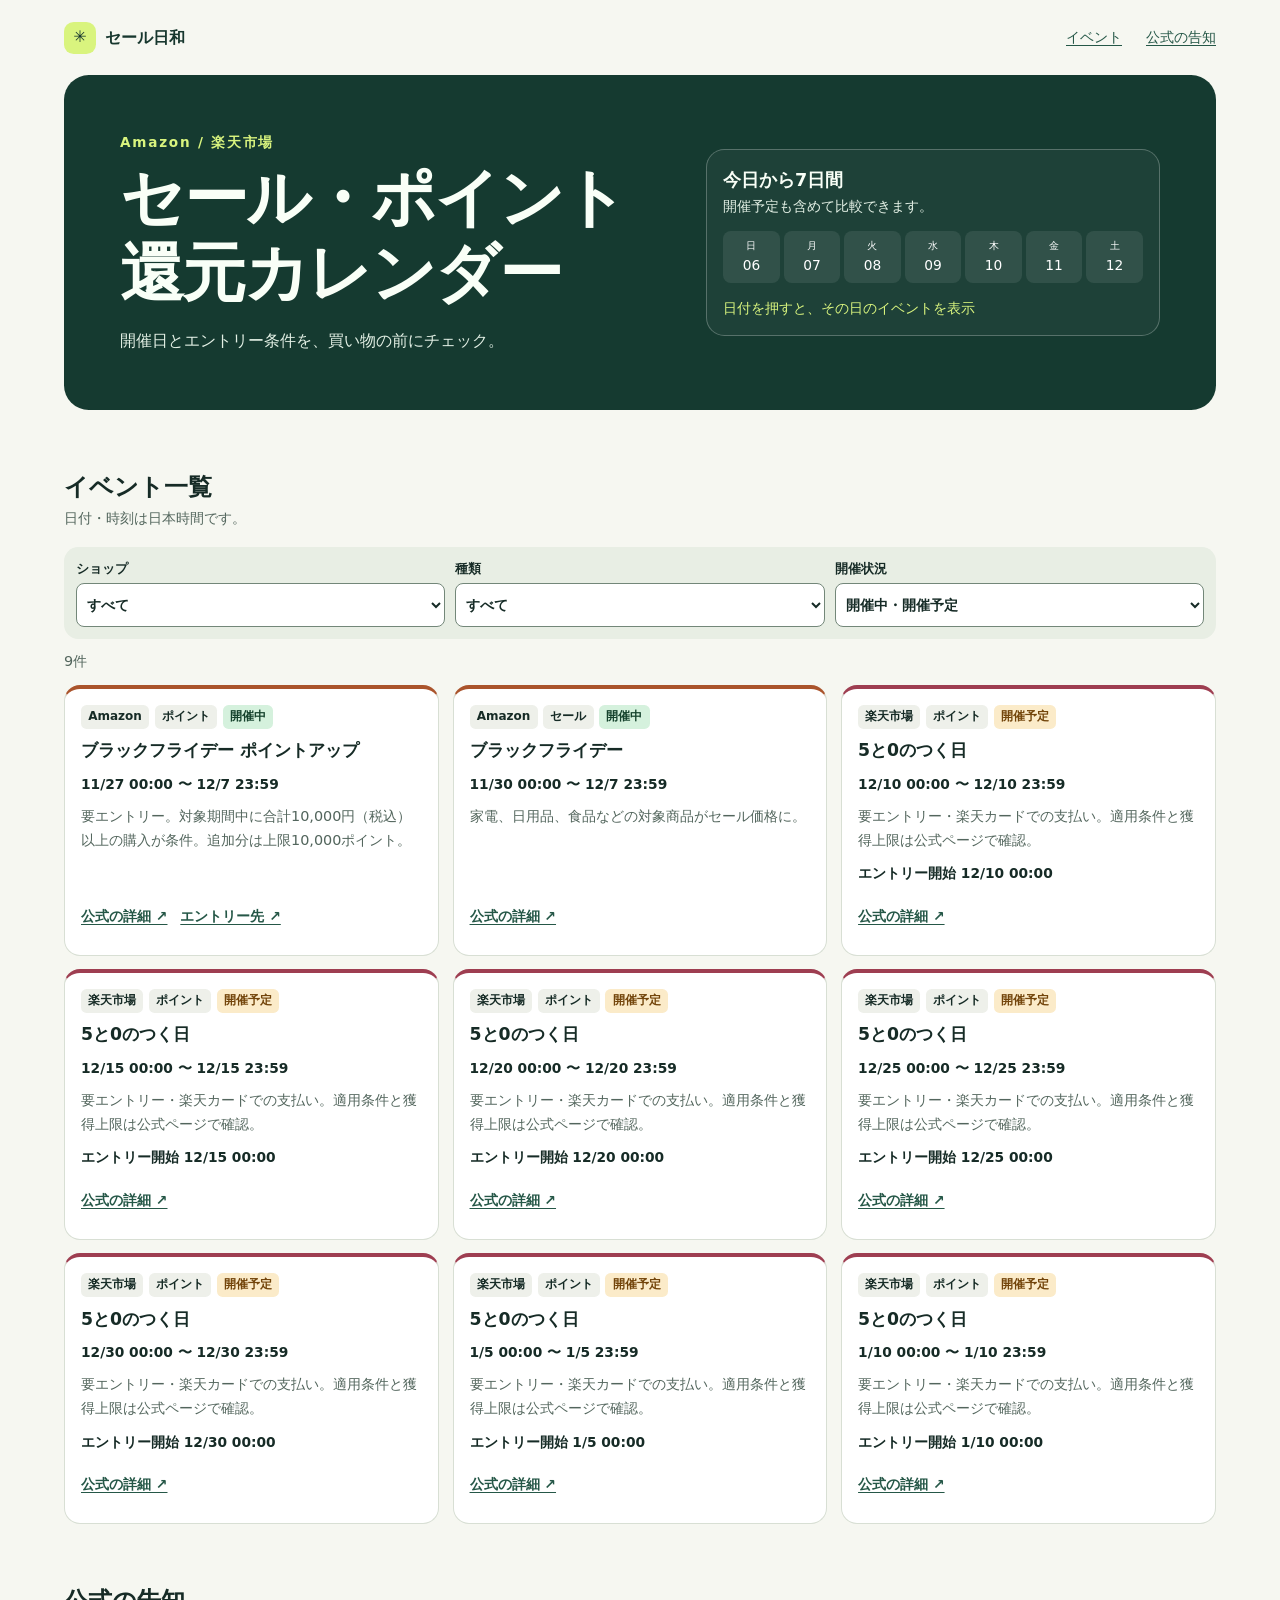
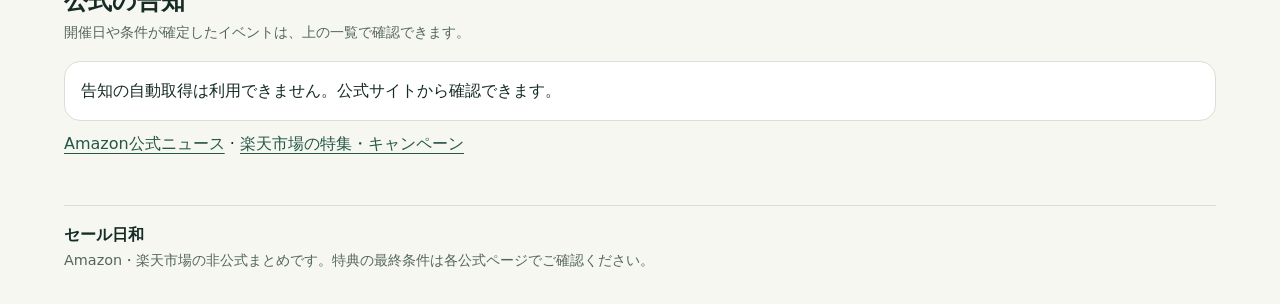
==== index.html @ d6bd4816 "Build Japanese sale and points calendar" ====
<!doctype html>
<html lang="ja">
<head>
<meta charset="utf-8">
<meta name="viewport" content="width=device-width, initial-scale=1">
<title>セール日和 | Amazon・楽天市場のセールとポイント還元カレンダー</title>
<meta name="description" content="Amazonと楽天市場の主要セール・ポイント還元の開催日程を比較。エントリー条件や公式キャンペーンを日本時間でチェックできます。">
<meta property="og:title" content="セール日和 | セールとポイント還元カレンダー">
<meta property="og:description" content="Amazonと楽天市場の開催中・開催予定のキャンペーンを確認。">
<meta property="og:type" content="website">
<link rel="stylesheet" href="/style.css">
<script type="module" src="/app.mjs"></script>
</head>
<body>
<header class="top wrap"><a class="brand" href="/"><span aria-hidden="true">✳</span> セール日和</a><nav aria-label="ページ内"><a href="#calendar">イベント</a><a href="#notices">公式の告知</a></nav></header>
<main class="wrap">
<section class="hero">
<div><p class="eyebrow">Amazon / 楽天市場</p><h1>セール・ポイント<br>還元カレンダー</h1><p>開催日とエントリー条件を、買い物の前にチェック。</p></div>
<aside class="week" aria-label="今後7日間"><h2>今日から7日間</h2><p>開催予定も含めて比較できます。</p><div id="week" class="week-grid"></div><div id="week-summary" class="week-summary"></div></aside>
</section>
<section id="calendar">
<div class="section-head"><div><h2>イベント一覧</h2><p>日付・時刻は日本時間です。</p></div><a class="reset" id="reset" href="#calendar" hidden>絞り込みを解除</a></div>
<div class="filters" aria-label="イベントを絞り込む">
<label>ショップ<select id="store"><option value="">すべて</option><option>Amazon</option><option>楽天市場</option></select></label>
<label>種類<select id="kind"><option value="">すべて</option><option>セール</option><option>ポイント</option></select></label>
<label>開催状況<select id="status"><option value="">開催中・開催予定</option><option value="live">開催中</option><option value="upcoming">開催予定</option><option value="ended">終了</option></select></label>
</div>
<p id="count" class="count" role="status"></p>
<div class="cards" id="cards"></div>
<noscript><p>イベントの表示にはJavaScriptが必要です。<a href="https://www.aboutamazon.jp/news/retail">Amazonの公式情報</a>と<a href="https://event.rakuten.co.jp/">楽天市場の公式情報</a>もご覧ください。</p></noscript>
</section>
<section id="notices"><div class="section-head"><div><h2>公式の告知</h2><p>開催日や条件が確定したイベントは、上の一覧で確認できます。</p></div></div>
<div id="feed" class="feed" aria-live="polite"></div>
<p><a href="https://www.aboutamazon.jp/news/retail">Amazon公式ニュース</a> <span aria-hidden="true">·</span> <a href="https://event.rakuten.co.jp/">楽天市場の特集・キャンペーン</a></p>
</section>
</main>
<footer class="wrap"><strong>セール日和</strong><p>Amazon・楽天市場の非公式まとめです。特典の最終条件は各公式ページでご確認ください。</p></footer>
</body>
</html>
---- style.css ----
:root{font-family:system-ui,"Hiragino Sans",Meiryo,sans-serif;color:#162b26;background:#f6f7f1;--ink:#17372e;--muted:#53665d;--line:#d8dfd4;--white:#fff;--mint:#d9f47e}
*{box-sizing:border-box}body{margin:0;line-height:1.65}a{color:#255747;text-underline-offset:.23em}button,a,select{touch-action:manipulation}:focus-visible{outline:3px solid #a84918;outline-offset:4px}.wrap{width:min(100% - 2rem,72rem);margin:auto}.top{display:flex;align-items:center;justify-content:space-between;gap:.7rem;min-height:4.7rem}.brand{font-weight:850;text-decoration:none;color:var(--ink);white-space:nowrap}.brand span{display:inline-grid;place-items:center;background:var(--mint);height:2rem;width:2rem;border-radius:.6rem;margin-right:.2rem}.top nav{display:flex;gap:clamp(.6rem,3vw,1.5rem);font-size:.9rem}h1,h2,h3,p{margin:0}.hero{display:grid;grid-template-columns:1.15fr 1fr;align-items:center;gap:clamp(1.2rem,5vw,4.5rem);padding:clamp(1.2rem,5vw,3.5rem);border-radius:1.55rem;background:#153a30;color:#f9fff7}.eyebrow{color:var(--mint);font-weight:800;letter-spacing:.13em;font-size:.85rem}.hero h1{font-size:clamp(1.8rem,5vw,4rem);line-height:1.18;letter-spacing:-.035em;margin:.45rem 0 1rem}.hero p:not(.eyebrow){color:#e3f0e5}.week{padding:1rem;border:1px solid #ffffff40;background:#ffffff0a;border-radius:1.15rem}.week h2{font-size:1.1rem}.week p,.week-summary{font-size:.85rem}.week-grid{display:grid;grid-template-columns:repeat(7,minmax(0,1fr));gap:.23rem;margin:.85rem 0}.week-grid button{background:#ffffff16;border:1px solid transparent;color:white;padding:.35rem 0;min-width:0;min-height:44px;border-radius:.5rem;font:inherit;cursor:pointer}.week-grid button[aria-pressed=true]{background:var(--mint);color:#17372e;font-weight:800}.week-grid button small{display:block;font-size:.63rem}.week-grid button span{display:block;font-size:.86rem;font-variant-numeric:tabular-nums}.week-summary{min-height:1.4rem;color:var(--mint)}section:not(.hero){margin-top:clamp(1.9rem,5vw,3.6rem);scroll-margin-top:1rem}.section-head{display:flex;align-items:end;justify-content:space-between;gap:.5rem;margin-bottom:1rem}.section-head p,.count,footer p{color:var(--muted);font-size:.9rem}.filters{display:grid;grid-template-columns:repeat(3,minmax(0,1fr));gap:.65rem;background:#e8eee4;border-radius:.9rem;padding:.75rem}.filters label{font-size:.79rem;font-weight:750}.filters select{display:block;width:100%;margin-top:.18rem;font:inherit;font-size:.86rem;min-height:44px;border:1px solid #738779;border-radius:.5rem;padding:.25rem .35rem;background:white;color:#162b26}.count{margin:.7rem 0}.cards{display:grid;grid-template-columns:repeat(3,minmax(0,1fr));gap:.85rem}.card,.empty,.feed{background:white;border:1px solid var(--line);border-radius:1rem;padding:1rem}.card{display:flex;flex-direction:column;gap:.6rem;border-top:4px solid #aa542c}.card.rakuten{border-top-color:#9e3e51}.card h3{font-size:1.08rem;line-height:1.45;overflow-wrap:anywhere}.tags{display:flex;flex-wrap:wrap;gap:.35rem}.tag{padding:.12rem .45rem;border-radius:.35rem;background:#eef0ea;font-size:.75rem;font-weight:750}.tag.live{background:#d5f1dd;color:#16432d}.tag.upcoming{background:#fbebc9;color:#73450b}.time{font-size:.86rem;font-weight:700}.note{font-size:.9rem;color:var(--muted)}.card div:last-child{margin-top:auto;display:flex;flex-wrap:wrap;gap:.8rem}.card a{min-height:44px;display:inline-flex;align-items:center;font-weight:750;font-size:.87rem}.empty{grid-column:1/-1}.feed{margin-bottom:.6rem}.feed ul{padding-left:1.2rem;margin:.55rem 0}.feed li+li{margin-top:.55rem}.feed small{color:var(--muted)}footer{border-top:1px solid var(--line);margin-top:3rem!important;padding:1rem 0 2rem}[hidden]{display:none!important}
@media(max-width:52rem){.cards{grid-template-columns:repeat(2,minmax(0,1fr))}.hero{grid-template-columns:1fr}}
@media(max-width:34rem){.cards{grid-template-columns:1fr}.wrap{width:calc(100% - 1.25rem)}.filters{gap:.35rem;padding:.45rem}.filters select{font-size:.76rem}.hero{border-radius:1rem}}
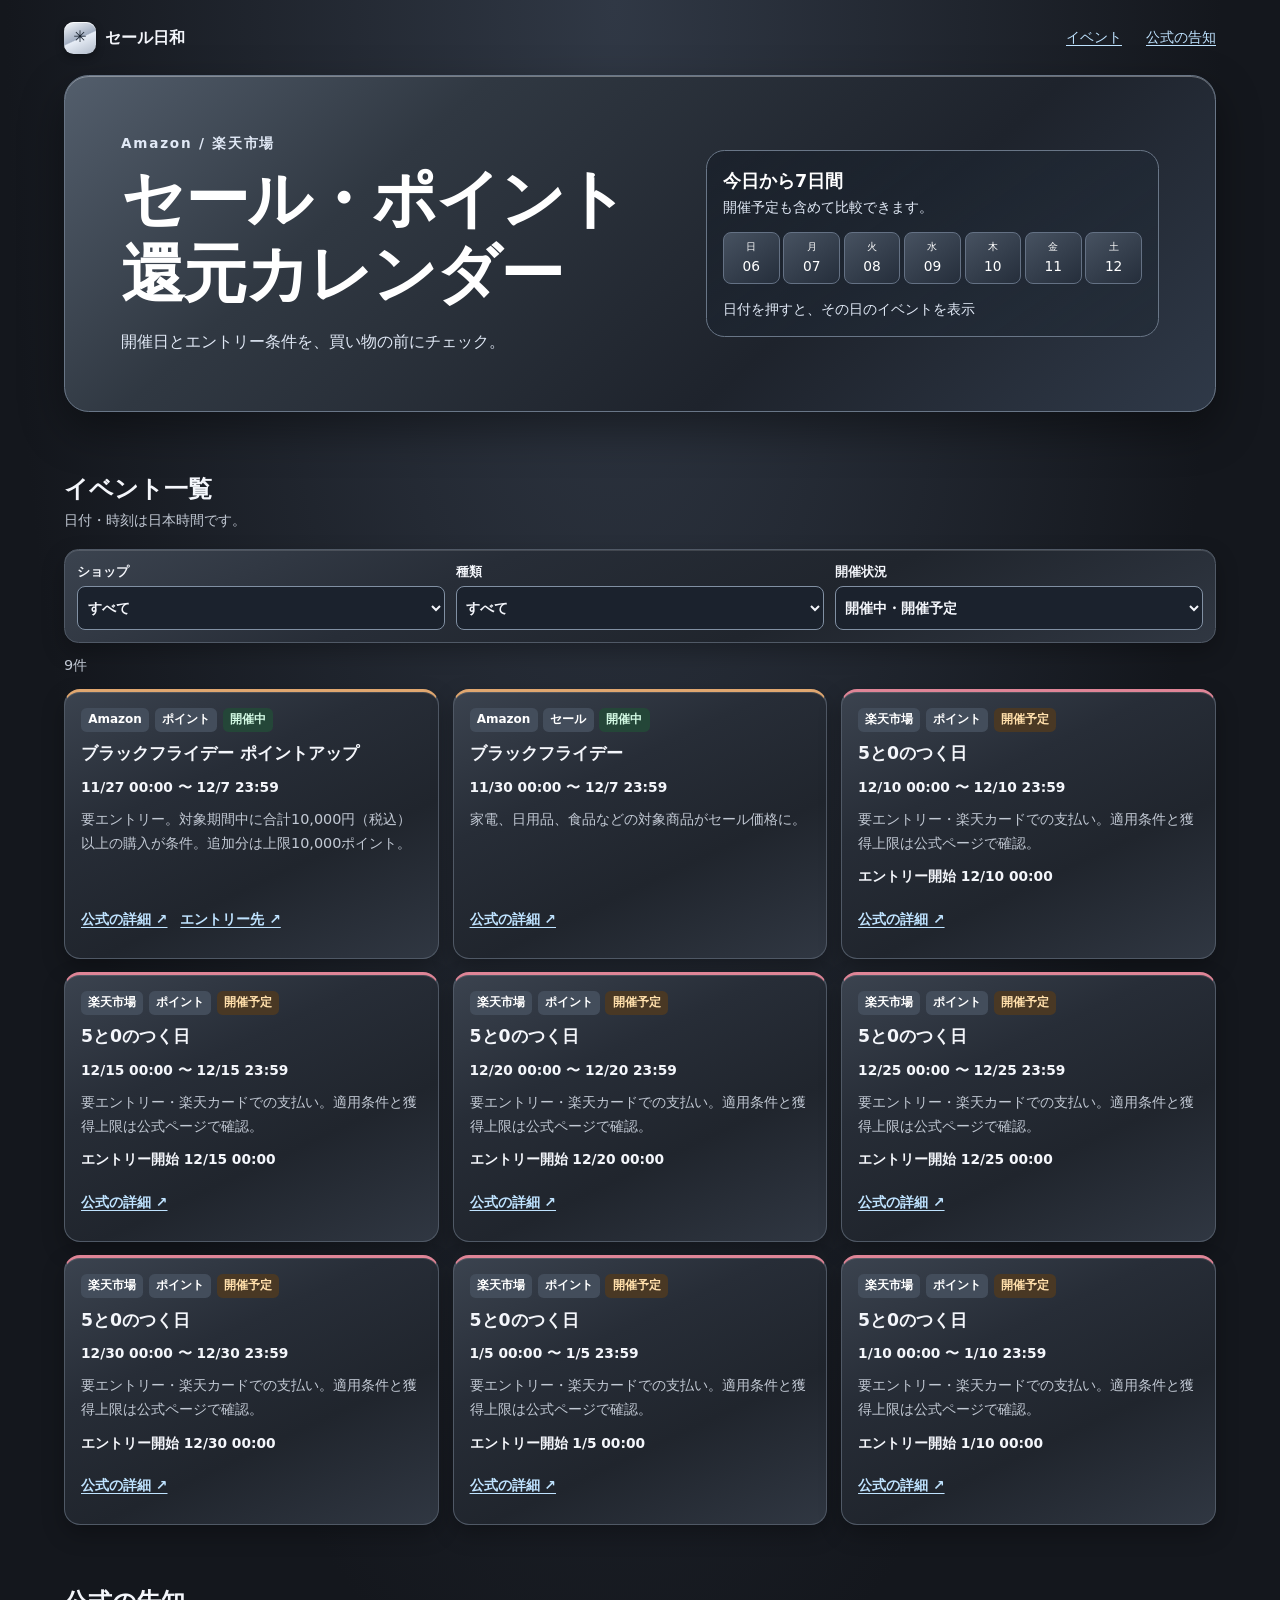
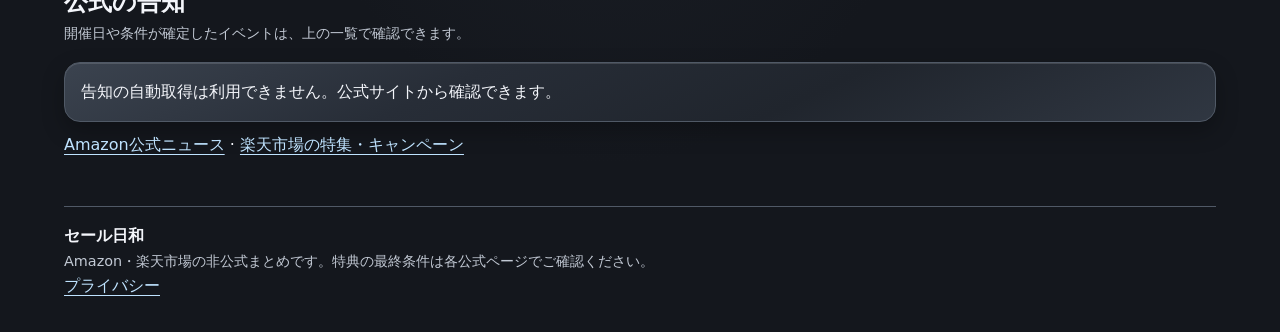
==== commit 3f6e9c56: "Set up Google AdSense on Sale Biyori" ====
--- a/index.html
+++ b/index.html
@@ -10,6 +10,7 @@
 <meta property="og:type" content="website">
 <link rel="stylesheet" href="/style.css">
 <script type="module" src="/app.mjs"></script>
+<script async src="https://pagead2.googlesyndication.com/pagead/js/adsbygoogle.js?client=ca-pub-9232596735095816" crossorigin="anonymous"></script>
 </head>
 <body>
 <header class="top wrap"><a class="brand" href="/"><span aria-hidden="true">✳</span> セール日和</a><nav aria-label="ページ内"><a href="#calendar">イベント</a><a href="#notices">公式の告知</a></nav></header>
@@ -34,6 +35,6 @@
 <p><a href="https://www.aboutamazon.jp/news/retail">Amazon公式ニュース</a> <span aria-hidden="true">·</span> <a href="https://event.rakuten.co.jp/">楽天市場の特集・キャンペーン</a></p>
 </section>
 </main>
-<footer class="wrap"><strong>セール日和</strong><p>Amazon・楽天市場の非公式まとめです。特典の最終条件は各公式ページでご確認ください。</p></footer>
+<footer class="wrap"><strong>セール日和</strong><p>Amazon・楽天市場の非公式まとめです。特典の最終条件は各公式ページでご確認ください。</p> <a href="/privacy">プライバシー</a></footer>
 </body>
 </html>
--- a/style.css
+++ b/style.css
@@ -2,3 +2,43 @@
 *{box-sizing:border-box}body{margin:0;line-height:1.65}a{color:#255747;text-underline-offset:.23em}button,a,select{touch-action:manipulation}:focus-visible{outline:3px solid #a84918;outline-offset:4px}.wrap{width:min(100% - 2rem,72rem);margin:auto}.top{display:flex;align-items:center;justify-content:space-between;gap:.7rem;min-height:4.7rem}.brand{font-weight:850;text-decoration:none;color:var(--ink);white-space:nowrap}.brand span{display:inline-grid;place-items:center;background:var(--mint);height:2rem;width:2rem;border-radius:.6rem;margin-right:.2rem}.top nav{display:flex;gap:clamp(.6rem,3vw,1.5rem);font-size:.9rem}h1,h2,h3,p{margin:0}.hero{display:grid;grid-template-columns:1.15fr 1fr;align-items:center;gap:clamp(1.2rem,5vw,4.5rem);padding:clamp(1.2rem,5vw,3.5rem);border-radius:1.55rem;background:#153a30;color:#f9fff7}.eyebrow{color:var(--mint);font-weight:800;letter-spacing:.13em;font-size:.85rem}.hero h1{font-size:clamp(1.8rem,5vw,4rem);line-height:1.18;letter-spacing:-.035em;margin:.45rem 0 1rem}.hero p:not(.eyebrow){color:#e3f0e5}.week{padding:1rem;border:1px solid #ffffff40;background:#ffffff0a;border-radius:1.15rem}.week h2{font-size:1.1rem}.week p,.week-summary{font-size:.85rem}.week-grid{display:grid;grid-template-columns:repeat(7,minmax(0,1fr));gap:.23rem;margin:.85rem 0}.week-grid button{background:#ffffff16;border:1px solid transparent;color:white;padding:.35rem 0;min-width:0;min-height:44px;border-radius:.5rem;font:inherit;cursor:pointer}.week-grid button[aria-pressed=true]{background:var(--mint);color:#17372e;font-weight:800}.week-grid button small{display:block;font-size:.63rem}.week-grid button span{display:block;font-size:.86rem;font-variant-numeric:tabular-nums}.week-summary{min-height:1.4rem;color:var(--mint)}section:not(.hero){margin-top:clamp(1.9rem,5vw,3.6rem);scroll-margin-top:1rem}.section-head{display:flex;align-items:end;justify-content:space-between;gap:.5rem;margin-bottom:1rem}.section-head p,.count,footer p{color:var(--muted);font-size:.9rem}.filters{display:grid;grid-template-columns:repeat(3,minmax(0,1fr));gap:.65rem;background:#e8eee4;border-radius:.9rem;padding:.75rem}.filters label{font-size:.79rem;font-weight:750}.filters select{display:block;width:100%;margin-top:.18rem;font:inherit;font-size:.86rem;min-height:44px;border:1px solid #738779;border-radius:.5rem;padding:.25rem .35rem;background:white;color:#162b26}.count{margin:.7rem 0}.cards{display:grid;grid-template-columns:repeat(3,minmax(0,1fr));gap:.85rem}.card,.empty,.feed{background:white;border:1px solid var(--line);border-radius:1rem;padding:1rem}.card{display:flex;flex-direction:column;gap:.6rem;border-top:4px solid #aa542c}.card.rakuten{border-top-color:#9e3e51}.card h3{font-size:1.08rem;line-height:1.45;overflow-wrap:anywhere}.tags{display:flex;flex-wrap:wrap;gap:.35rem}.tag{padding:.12rem .45rem;border-radius:.35rem;background:#eef0ea;font-size:.75rem;font-weight:750}.tag.live{background:#d5f1dd;color:#16432d}.tag.upcoming{background:#fbebc9;color:#73450b}.time{font-size:.86rem;font-weight:700}.note{font-size:.9rem;color:var(--muted)}.card div:last-child{margin-top:auto;display:flex;flex-wrap:wrap;gap:.8rem}.card a{min-height:44px;display:inline-flex;align-items:center;font-weight:750;font-size:.87rem}.empty{grid-column:1/-1}.feed{margin-bottom:.6rem}.feed ul{padding-left:1.2rem;margin:.55rem 0}.feed li+li{margin-top:.55rem}.feed small{color:var(--muted)}footer{border-top:1px solid var(--line);margin-top:3rem!important;padding:1rem 0 2rem}[hidden]{display:none!important}
 @media(max-width:52rem){.cards{grid-template-columns:repeat(2,minmax(0,1fr))}.hero{grid-template-columns:1fr}}
 @media(max-width:34rem){.cards{grid-template-columns:1fr}.wrap{width:calc(100% - 1.25rem)}.filters{gap:.35rem;padding:.45rem}.filters select{font-size:.76rem}.hero{border-radius:1rem}}
+
+/* Metallic palette */
+:root {
+  color-scheme: dark;
+  color: #f4f6fb;
+  background: #14171d;
+  --ink: #f4f6fb;
+  --muted: #c2c9d4;
+  --line: #505966;
+  --metal: linear-gradient(155deg, #3b434f, #272d37 34%, #20252d 64%, #303742);
+}
+body { background: radial-gradient(ellipse at 48% 0, #303845, #14171d 38rem); }
+a { color: #bfe3ff; }
+:focus-visible { outline-color: #f6cb82; }
+.brand span, .week-grid button[aria-pressed=true] {
+  background: linear-gradient(155deg, #fafcff, #a3afc2 49%, #e7edf6 52%, #b0bac9);
+  color: #18212d;
+  box-shadow: inset 0 1px 0 #ffffffb8, 0 3px 8px #0005;
+}
+.hero {
+  background: linear-gradient(138deg, #535e6c 0%, #303842 28%, #1e232c 66%, #2f3948 100%);
+  border: 1px solid #697687;
+  color: #fff;
+  box-shadow: inset 0 1px 0 #ffffff56, 0 18px 44px #0006;
+}
+.hero p:not(.eyebrow), .eyebrow, .week-summary { color: #e1e9f6; }
+.week { background: linear-gradient(145deg, #161d27a8, #242d39); border-color: #697687; }
+.week-grid button { background: linear-gradient(145deg, #475261, #252e3b); border-color: #647184; }
+.week-grid button:hover:not([aria-pressed=true]) { background: #465466; }
+.filters, .card, .empty, .feed {
+  background: var(--metal);
+  border: 1px solid var(--line);
+  box-shadow: inset 0 1px 0 #ffffff22, 0 9px 22px #0004;
+}
+.filters select { background: #1b222d; border-color: #8190a3; color: #f4f6fb; }
+.card { border-top: 3px solid #e0a770; }
+.card.rakuten { border-top-color: #df8597; }
+.tag { background: #434d5b; color: #fff; }
+.tag.live { background: #244638; color: #d1f8e2; }
+.tag.upcoming { background: #493824; color: #ffdfab; }
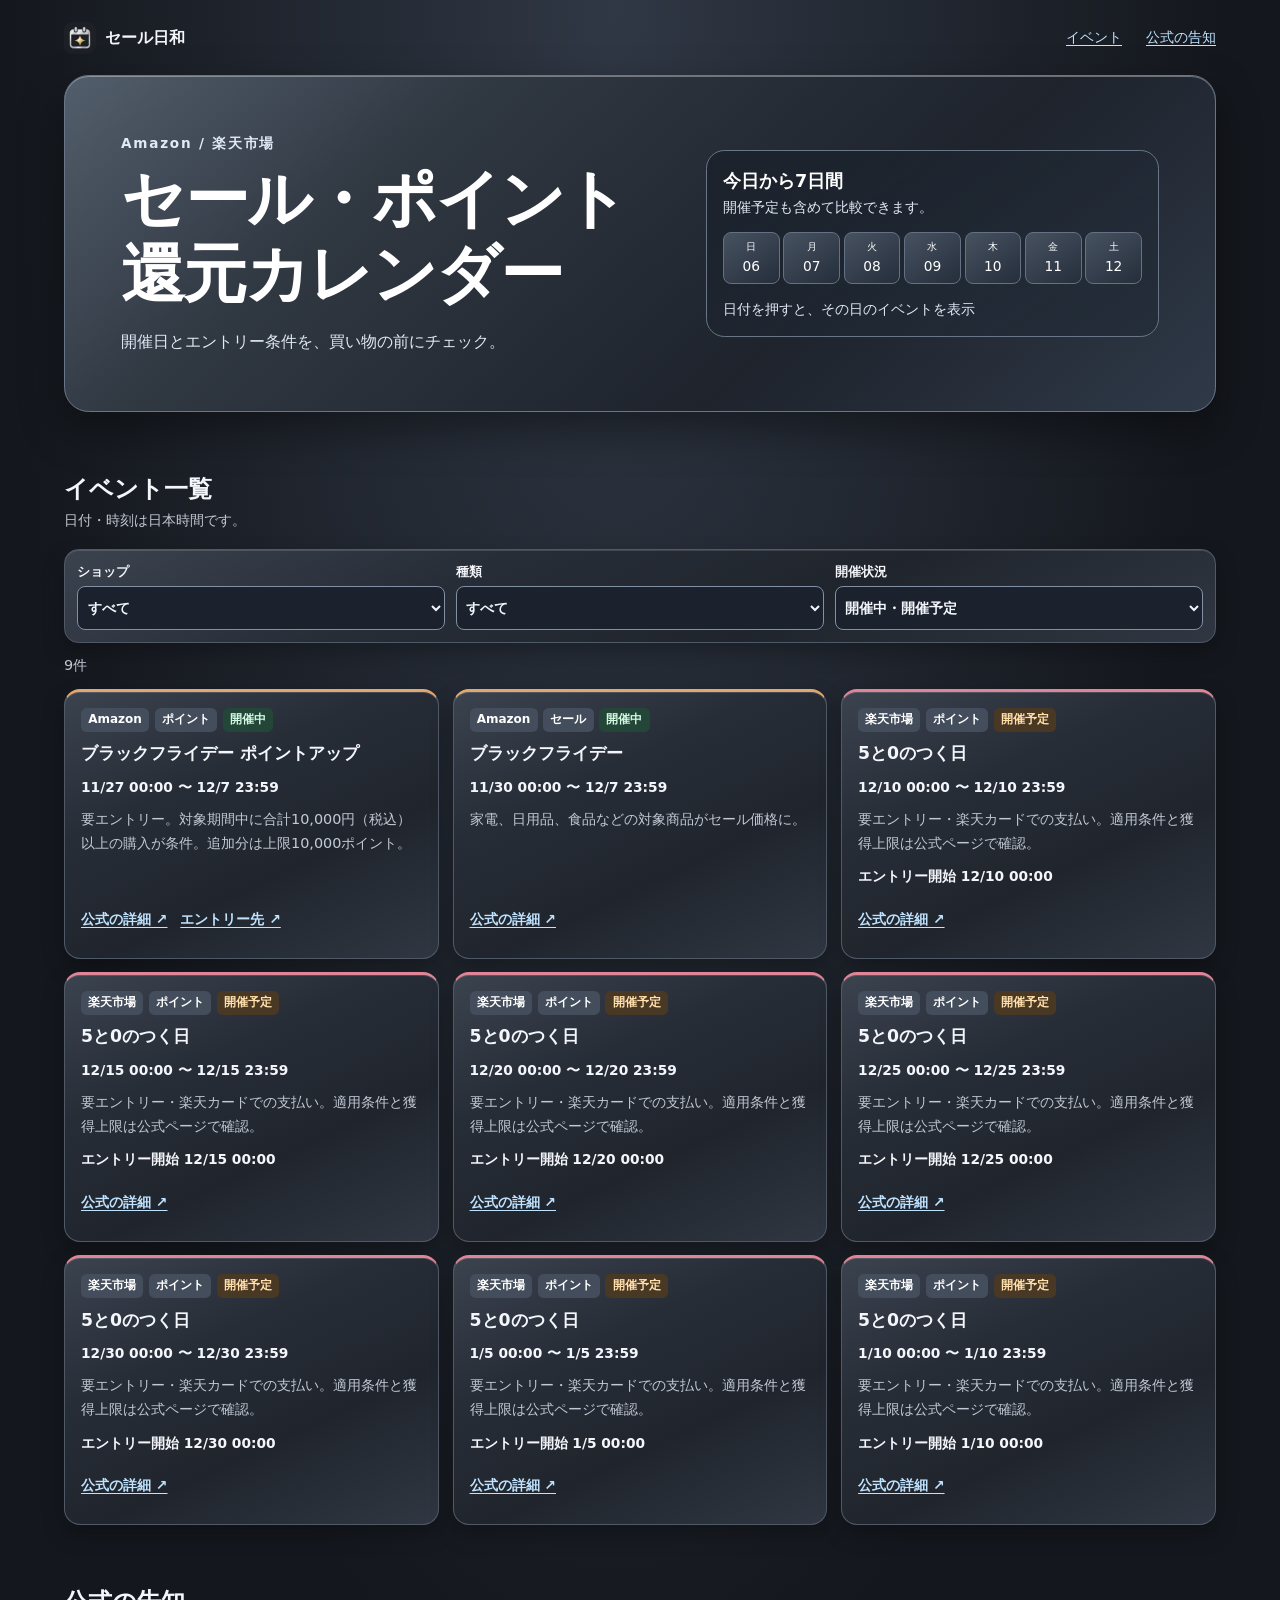
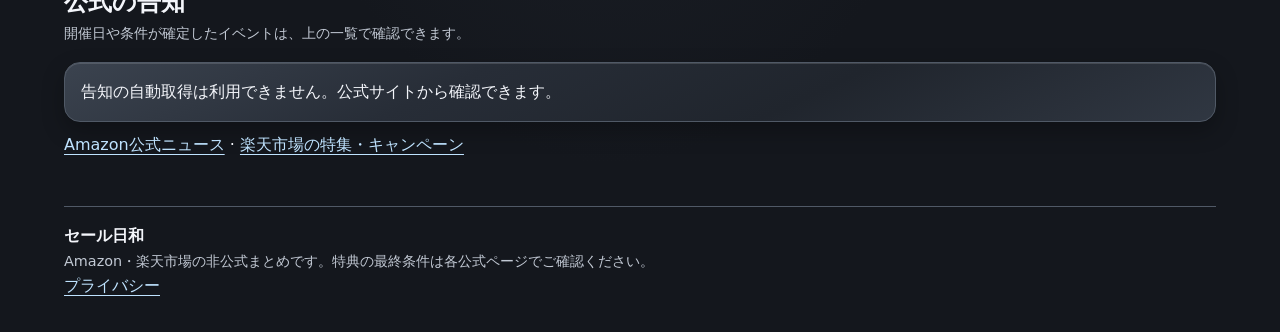
==== commit 0a49548f: "Add calendar logo and browser favicon" ====
--- a/index.html
+++ b/index.html
@@ -8,12 +8,13 @@
 <meta property="og:title" content="セール日和 | セールとポイント還元カレンダー">
 <meta property="og:description" content="Amazonと楽天市場の開催中・開催予定のキャンペーンを確認。">
 <meta property="og:type" content="website">
+<link rel="icon" type="image/png" sizes="32x32" href="/favicon.png">
 <link rel="stylesheet" href="/style.css">
 <script type="module" src="/app.mjs"></script>
 <script async src="https://pagead2.googlesyndication.com/pagead/js/adsbygoogle.js?client=ca-pub-9232596735095816" crossorigin="anonymous"></script>
 </head>
 <body>
-<header class="top wrap"><a class="brand" href="/"><span aria-hidden="true">✳</span> セール日和</a><nav aria-label="ページ内"><a href="#calendar">イベント</a><a href="#notices">公式の告知</a></nav></header>
+<header class="top wrap"><a class="brand" href="/"><img src="/sale-logo.png" width="32" height="32" alt=""> セール日和</a><nav aria-label="ページ内"><a href="#calendar">イベント</a><a href="#notices">公式の告知</a></nav></header>
 <main class="wrap">
 <section class="hero">
 <div><p class="eyebrow">Amazon / 楽天市場</p><h1>セール・ポイント<br>還元カレンダー</h1><p>開催日とエントリー条件を、買い物の前にチェック。</p></div>
--- a/style.css
+++ b/style.css
@@ -1,5 +1,5 @@
 :root{font-family:system-ui,"Hiragino Sans",Meiryo,sans-serif;color:#162b26;background:#f6f7f1;--ink:#17372e;--muted:#53665d;--line:#d8dfd4;--white:#fff;--mint:#d9f47e}
-*{box-sizing:border-box}body{margin:0;line-height:1.65}a{color:#255747;text-underline-offset:.23em}button,a,select{touch-action:manipulation}:focus-visible{outline:3px solid #a84918;outline-offset:4px}.wrap{width:min(100% - 2rem,72rem);margin:auto}.top{display:flex;align-items:center;justify-content:space-between;gap:.7rem;min-height:4.7rem}.brand{font-weight:850;text-decoration:none;color:var(--ink);white-space:nowrap}.brand span{display:inline-grid;place-items:center;background:var(--mint);height:2rem;width:2rem;border-radius:.6rem;margin-right:.2rem}.top nav{display:flex;gap:clamp(.6rem,3vw,1.5rem);font-size:.9rem}h1,h2,h3,p{margin:0}.hero{display:grid;grid-template-columns:1.15fr 1fr;align-items:center;gap:clamp(1.2rem,5vw,4.5rem);padding:clamp(1.2rem,5vw,3.5rem);border-radius:1.55rem;background:#153a30;color:#f9fff7}.eyebrow{color:var(--mint);font-weight:800;letter-spacing:.13em;font-size:.85rem}.hero h1{font-size:clamp(1.8rem,5vw,4rem);line-height:1.18;letter-spacing:-.035em;margin:.45rem 0 1rem}.hero p:not(.eyebrow){color:#e3f0e5}.week{padding:1rem;border:1px solid #ffffff40;background:#ffffff0a;border-radius:1.15rem}.week h2{font-size:1.1rem}.week p,.week-summary{font-size:.85rem}.week-grid{display:grid;grid-template-columns:repeat(7,minmax(0,1fr));gap:.23rem;margin:.85rem 0}.week-grid button{background:#ffffff16;border:1px solid transparent;color:white;padding:.35rem 0;min-width:0;min-height:44px;border-radius:.5rem;font:inherit;cursor:pointer}.week-grid button[aria-pressed=true]{background:var(--mint);color:#17372e;font-weight:800}.week-grid button small{display:block;font-size:.63rem}.week-grid button span{display:block;font-size:.86rem;font-variant-numeric:tabular-nums}.week-summary{min-height:1.4rem;color:var(--mint)}section:not(.hero){margin-top:clamp(1.9rem,5vw,3.6rem);scroll-margin-top:1rem}.section-head{display:flex;align-items:end;justify-content:space-between;gap:.5rem;margin-bottom:1rem}.section-head p,.count,footer p{color:var(--muted);font-size:.9rem}.filters{display:grid;grid-template-columns:repeat(3,minmax(0,1fr));gap:.65rem;background:#e8eee4;border-radius:.9rem;padding:.75rem}.filters label{font-size:.79rem;font-weight:750}.filters select{display:block;width:100%;margin-top:.18rem;font:inherit;font-size:.86rem;min-height:44px;border:1px solid #738779;border-radius:.5rem;padding:.25rem .35rem;background:white;color:#162b26}.count{margin:.7rem 0}.cards{display:grid;grid-template-columns:repeat(3,minmax(0,1fr));gap:.85rem}.card,.empty,.feed{background:white;border:1px solid var(--line);border-radius:1rem;padding:1rem}.card{display:flex;flex-direction:column;gap:.6rem;border-top:4px solid #aa542c}.card.rakuten{border-top-color:#9e3e51}.card h3{font-size:1.08rem;line-height:1.45;overflow-wrap:anywhere}.tags{display:flex;flex-wrap:wrap;gap:.35rem}.tag{padding:.12rem .45rem;border-radius:.35rem;background:#eef0ea;font-size:.75rem;font-weight:750}.tag.live{background:#d5f1dd;color:#16432d}.tag.upcoming{background:#fbebc9;color:#73450b}.time{font-size:.86rem;font-weight:700}.note{font-size:.9rem;color:var(--muted)}.card div:last-child{margin-top:auto;display:flex;flex-wrap:wrap;gap:.8rem}.card a{min-height:44px;display:inline-flex;align-items:center;font-weight:750;font-size:.87rem}.empty{grid-column:1/-1}.feed{margin-bottom:.6rem}.feed ul{padding-left:1.2rem;margin:.55rem 0}.feed li+li{margin-top:.55rem}.feed small{color:var(--muted)}footer{border-top:1px solid var(--line);margin-top:3rem!important;padding:1rem 0 2rem}[hidden]{display:none!important}
+*{box-sizing:border-box}body{margin:0;line-height:1.65}a{color:#255747;text-underline-offset:.23em}button,a,select{touch-action:manipulation}:focus-visible{outline:3px solid #a84918;outline-offset:4px}.wrap{width:min(100% - 2rem,72rem);margin:auto}.top{display:flex;align-items:center;justify-content:space-between;gap:.7rem;min-height:4.7rem}.brand{font-weight:850;text-decoration:none;color:var(--ink);white-space:nowrap}.brand img{vertical-align:middle;border-radius:.5rem;margin-right:.2rem}.top nav{display:flex;gap:clamp(.6rem,3vw,1.5rem);font-size:.9rem}h1,h2,h3,p{margin:0}.hero{display:grid;grid-template-columns:1.15fr 1fr;align-items:center;gap:clamp(1.2rem,5vw,4.5rem);padding:clamp(1.2rem,5vw,3.5rem);border-radius:1.55rem;background:#153a30;color:#f9fff7}.eyebrow{color:var(--mint);font-weight:800;letter-spacing:.13em;font-size:.85rem}.hero h1{font-size:clamp(1.8rem,5vw,4rem);line-height:1.18;letter-spacing:-.035em;margin:.45rem 0 1rem}.hero p:not(.eyebrow){color:#e3f0e5}.week{padding:1rem;border:1px solid #ffffff40;background:#ffffff0a;border-radius:1.15rem}.week h2{font-size:1.1rem}.week p,.week-summary{font-size:.85rem}.week-grid{display:grid;grid-template-columns:repeat(7,minmax(0,1fr));gap:.23rem;margin:.85rem 0}.week-grid button{background:#ffffff16;border:1px solid transparent;color:white;padding:.35rem 0;min-width:0;min-height:44px;border-radius:.5rem;font:inherit;cursor:pointer}.week-grid button[aria-pressed=true]{background:var(--mint);color:#17372e;font-weight:800}.week-grid button small{display:block;font-size:.63rem}.week-grid button span{display:block;font-size:.86rem;font-variant-numeric:tabular-nums}.week-summary{min-height:1.4rem;color:var(--mint)}section:not(.hero){margin-top:clamp(1.9rem,5vw,3.6rem);scroll-margin-top:1rem}.section-head{display:flex;align-items:end;justify-content:space-between;gap:.5rem;margin-bottom:1rem}.section-head p,.count,footer p{color:var(--muted);font-size:.9rem}.filters{display:grid;grid-template-columns:repeat(3,minmax(0,1fr));gap:.65rem;background:#e8eee4;border-radius:.9rem;padding:.75rem}.filters label{font-size:.79rem;font-weight:750}.filters select{display:block;width:100%;margin-top:.18rem;font:inherit;font-size:.86rem;min-height:44px;border:1px solid #738779;border-radius:.5rem;padding:.25rem .35rem;background:white;color:#162b26}.count{margin:.7rem 0}.cards{display:grid;grid-template-columns:repeat(3,minmax(0,1fr));gap:.85rem}.card,.empty,.feed{background:white;border:1px solid var(--line);border-radius:1rem;padding:1rem}.card{display:flex;flex-direction:column;gap:.6rem;border-top:4px solid #aa542c}.card.rakuten{border-top-color:#9e3e51}.card h3{font-size:1.08rem;line-height:1.45;overflow-wrap:anywhere}.tags{display:flex;flex-wrap:wrap;gap:.35rem}.tag{padding:.12rem .45rem;border-radius:.35rem;background:#eef0ea;font-size:.75rem;font-weight:750}.tag.live{background:#d5f1dd;color:#16432d}.tag.upcoming{background:#fbebc9;color:#73450b}.time{font-size:.86rem;font-weight:700}.note{font-size:.9rem;color:var(--muted)}.card div:last-child{margin-top:auto;display:flex;flex-wrap:wrap;gap:.8rem}.card a{min-height:44px;display:inline-flex;align-items:center;font-weight:750;font-size:.87rem}.empty{grid-column:1/-1}.feed{margin-bottom:.6rem}.feed ul{padding-left:1.2rem;margin:.55rem 0}.feed li+li{margin-top:.55rem}.feed small{color:var(--muted)}footer{border-top:1px solid var(--line);margin-top:3rem!important;padding:1rem 0 2rem}[hidden]{display:none!important}
 @media(max-width:52rem){.cards{grid-template-columns:repeat(2,minmax(0,1fr))}.hero{grid-template-columns:1fr}}
 @media(max-width:34rem){.cards{grid-template-columns:1fr}.wrap{width:calc(100% - 1.25rem)}.filters{gap:.35rem;padding:.45rem}.filters select{font-size:.76rem}.hero{border-radius:1rem}}
 
@@ -16,7 +16,7 @@
 body { background: radial-gradient(ellipse at 48% 0, #303845, #14171d 38rem); }
 a { color: #bfe3ff; }
 :focus-visible { outline-color: #f6cb82; }
-.brand span, .week-grid button[aria-pressed=true] {
+.week-grid button[aria-pressed=true] {
   background: linear-gradient(155deg, #fafcff, #a3afc2 49%, #e7edf6 52%, #b0bac9);
   color: #18212d;
   box-shadow: inset 0 1px 0 #ffffffb8, 0 3px 8px #0005;
